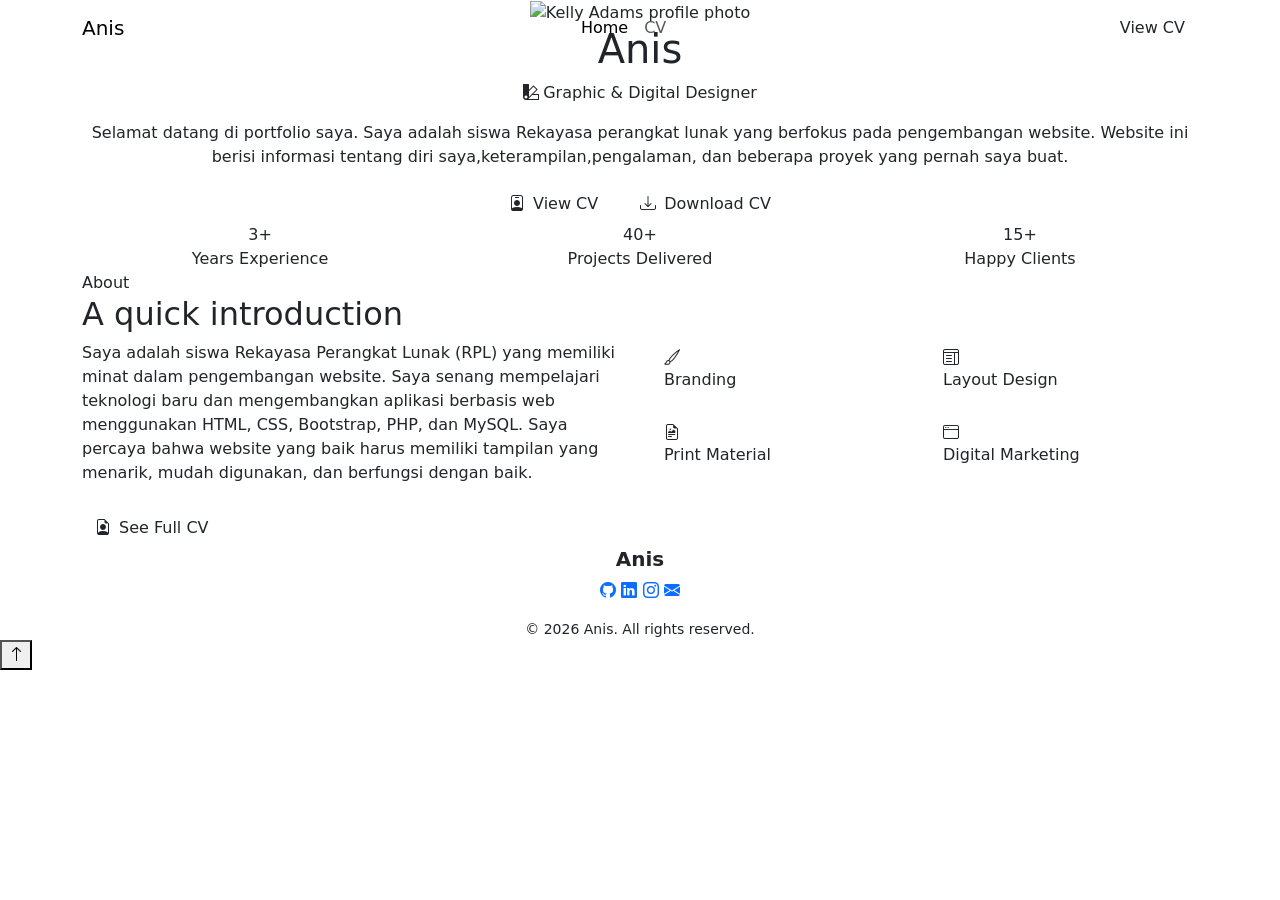
==== index.html @ bb436a5d "Add files via upload" ====
<!DOCTYPE html>
<html lang="en">
<head>
  <meta charset="UTF-8">
  <meta name="viewport" content="width=device-width, initial-scale=1.0">
  <title>Anis — Graphic Designer</title>
  <meta name="description" content="Personal portfolio of Anis, Graphic Designer. View home and CV.">

  <!-- Google Fonts -->
  <link rel="preconnect" href="https://fonts.googleapis.com">
  <link rel="preconnect" href="https://fonts.gstatic.com" crossorigin>
  <link href="https://fonts.googleapis.com/css2?family=Inter:wght@400;500;600&family=Poppins:wght@500;600;700&display=swap" rel="stylesheet">

  <!-- Bootstrap 5 CSS (CDN) -->
  <link href="https://cdn.jsdelivr.net/npm/bootstrap@5.3.3/dist/css/bootstrap.min.css" rel="stylesheet">

  <!-- Bootstrap Icons (CDN) -->
  <link rel="stylesheet" href="https://cdn.jsdelivr.net/npm/bootstrap-icons@1.11.3/font/bootstrap-icons.css">

  <!-- Custom stylesheet -->
  <link rel="stylesheet" href="css/style.css">
</head>
<body>

  <!-- =====================================================
       NAVBAR — hanya Home & CV
  ====================================================== -->
  <nav class="navbar navbar-expand-lg navbar-custom fixed-top">
    <div class="container">
      <a class="navbar-brand navbar-brand-custom" href="index.html">Anis</a>

      <button class="navbar-toggler border-0" type="button" data-bs-toggle="collapse" data-bs-target="#mainNavbar" aria-controls="mainNavbar" aria-expanded="false" aria-label="Toggle navigation">
        <i class="bi bi-list fs-1 text-primary-custom"></i>
      </button>

      <div class="collapse navbar-collapse" id="mainNavbar">
        <ul class="navbar-nav mx-auto mt-3 mt-lg-0">
          <li class="nav-item"><a class="nav-link active" href="#home">Home</a></li>
          <li class="nav-item"><a class="nav-link" href="cv.html">CV</a></li>
        </ul>
        <a href="cv.html" class="btn btn-contact-nav mt-3 mt-lg-0">View CV</a>
      </div>
    </div>
  </nav>

  <main>
    <!-- =====================================================
         HERO SECTION
    ====================================================== -->
    <section id="home" class="hero-section text-center">
      <div class="container">
        <div class="hero-avatar-wrap hero-animate">
          <img src="assets/profile.jpg" alt="Kelly Adams profile photo">
          <span class="hero-status-badge" title="Open to work"></span>
        </div>

        <h1 class="hero-name hero-animate delay-1">Anis</h1>
        <p class="hero-role hero-animate delay-1">
          <i class="bi bi-palette2 me-1"></i>Graphic &amp; Digital Designer
        </p>
        <p class="hero-desc hero-animate delay-2">
          Selamat datang di portfolio saya. Saya adalah siswa Rekayasa perangkat lunak yang berfokus pada
          pengembangan website. Website ini berisi informasi tentang diri saya,keterampilan,pengalaman, dan beberapa proyek yang pernah saya buat.
        </p>

        <div class="d-flex flex-column flex-sm-row justify-content-center gap-3 hero-animate delay-3">
          <a href="cv.html" class="btn btn-hero-primary">
            <i class="bi bi-person-badge me-2"></i>View CV
          </a>
          <a href="assets/CV-Kelly-Adams.pdf" class="btn btn-hero-outline js-download-cv" download>
            <i class="bi bi-download me-2"></i>Download CV
          </a>
        </div>

        <!-- Ringkas angka pencapaian -->
        <div class="row hero-stats fade-in">
          <div class="col-4 stat-box">
            <div class="stat-num">3+</div>
            <div class="stat-label">Years Experience</div>
          </div>
          <div class="col-4 stat-box">
            <div class="stat-num">40+</div>
            <div class="stat-label">Projects Delivered</div>
          </div>
          <div class="col-4 stat-box">
            <div class="stat-num">15+</div>
            <div class="stat-label">Happy Clients</div>
          </div>
        </div>
      </div>
    </section>

    <!-- =====================================================
         RINGKASAN SINGKAT — cukup untuk mengarahkan ke CV
    ====================================================== -->
    <section id="about-brief" class="bg-soft">
      <div class="container">
        <div class="row align-items-center g-5">
          <div class="col-lg-6 fade-in">
            <span class="section-eyebrow">About</span>
            <h2 class="section-title">A quick introduction</h2>
            <p style="color: var(--color-text-muted);">
              Saya adalah siswa Rekayasa Perangkat Lunak (RPL) yang memiliki minat dalam
              pengembangan website. Saya senang mempelajari teknologi baru dan mengembangkan 
              aplikasi berbasis web menggunakan HTML, CSS, Bootstrap, PHP, dan MySQL.
              Saya percaya bahwa website yang baik harus memiliki tampilan yang menarik, mudah digunakan, dan berfungsi dengan baik.
            </p>
            <a href="cv.html" class="btn btn-hero-primary mt-2">
              <i class="bi bi-file-earmark-person me-2"></i>See Full CV
            </a>
          </div>

          <div class="col-lg-6">
            <div class="row g-4">
              <div class="col-6 fade-in">
                <div class="card-custom skill-card">
                  <div class="skill-icon"><i class="bi bi-brush"></i></div>
                  <h6>Branding</h6>
                </div>
              </div>
              <div class="col-6 fade-in">
                <div class="card-custom skill-card">
                  <div class="skill-icon"><i class="bi bi-layout-text-window"></i></div>
                  <h6>Layout Design</h6>
                </div>
              </div>
              <div class="col-6 fade-in">
                <div class="card-custom skill-card">
                  <div class="skill-icon"><i class="bi bi-file-earmark-richtext"></i></div>
                  <h6>Print Material</h6>
                </div>
              </div>
              <div class="col-6 fade-in">
                <div class="card-custom skill-card">
                  <div class="skill-icon"><i class="bi bi-window"></i></div>
                  <h6>Digital Marketing</h6>
                </div>
              </div>
            </div>
          </div>
        </div>
      </div>
    </section>
  </main>

  <!-- =====================================================
       FOOTER
  ====================================================== -->
  <footer class="footer-custom text-center">
    <div class="container">
      <h5 class="fw-bold mb-2">Anis</h5>
      <div class="footer-social mb-3">
        <a href="https://github.com/" target="_blank" rel="noopener" aria-label="GitHub"><i class="bi bi-github"></i></a>
        <a href="https://linkedin.com/" target="_blank" rel="noopener" aria-label="LinkedIn"><i class="bi bi-linkedin"></i></a>
        <a href="https://instagram.com/" target="_blank" rel="noopener" aria-label="Instagram"><i class="bi bi-instagram"></i></a>
        <a href="mailto:anis87@gmail.com" aria-label="Email"><i class="bi bi-envelope-fill"></i></a>
      </div>
      <p class="mb-0 small">&copy; <span class="current-year">2026</span> Anis. All rights reserved.</p>
    </div>
  </footer>

  <button id="scrollTopBtn" class="btn-scroll-top" aria-label="Back to top">
    <i class="bi bi-arrow-up"></i>
  </button>

  <!-- Bootstrap 5 JS Bundle (CDN) -->
  <script src="https://cdn.jsdelivr.net/npm/bootstrap@5.3.3/dist/js/bootstrap.bundle.min.js"></script>
  <script src="js/script.js"></script>
</body>
</html>
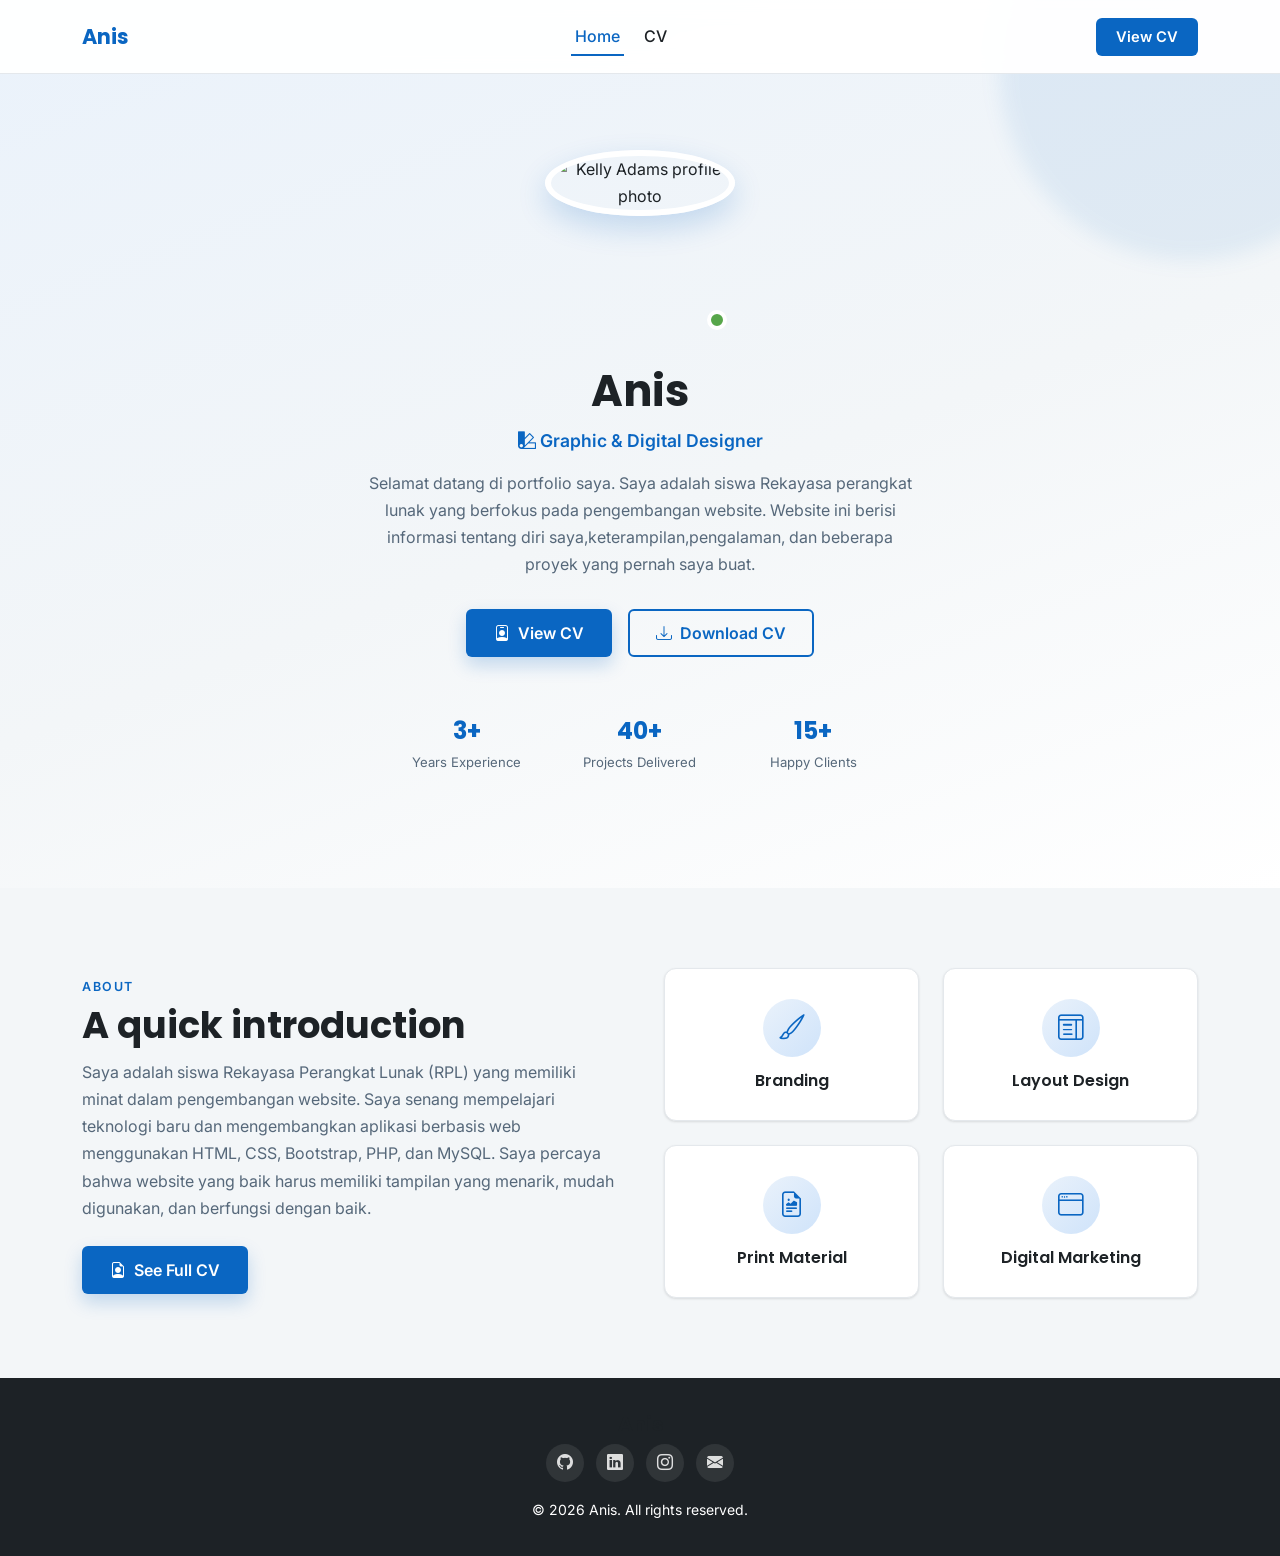
==== commit 9eae8666: "Update index.html" ====
--- a/index.html
+++ b/index.html
@@ -18,7 +18,7 @@
   <link rel="stylesheet" href="https://cdn.jsdelivr.net/npm/bootstrap-icons@1.11.3/font/bootstrap-icons.css">
 
   <!-- Custom stylesheet -->
-  <link rel="stylesheet" href="css/style.css">
+  <link rel="stylesheet" href="style.css">
 </head>
 <body>
 
@@ -165,6 +165,6 @@
 
   <!-- Bootstrap 5 JS Bundle (CDN) -->
   <script src="https://cdn.jsdelivr.net/npm/bootstrap@5.3.3/dist/js/bootstrap.bundle.min.js"></script>
-  <script src="js/script.js"></script>
+  <script src="script.js"></script>
 </body>
 </html>
--- a/style.css
+++ b/style.css
@@ -0,0 +1,600 @@
+/* =========================================================
+   KELLY ADAMS — PORTFOLIO (HOME + CV)
+   Gaya: bersih, profesional, terinspirasi LinkedIn
+   ========================================================= */
+
+/* ---------- 1. DESIGN TOKENS ---------- */
+:root {
+  --color-primary: #0A66C2;   /* LinkedIn blue */
+  --color-primary-dark: #004182;
+  --color-bg: #F3F6F8;        /* LinkedIn light gray background */
+  --color-card: #FFFFFF;
+  --color-text: #1D2226;
+  --color-text-muted: #56687A;
+  --color-border: #E4E8EC;
+
+  --radius-lg: 12px;
+  --radius-md: 10px;
+  --radius-sm: 8px;
+
+  --shadow-soft: 0 1px 3px rgba(0, 0, 0, 0.08), 0 1px 2px rgba(0, 0, 0, 0.04);
+  --shadow-hover: 0 10px 26px rgba(10, 102, 194, 0.16);
+
+  --transition-base: all 0.3s ease;
+
+  --font-display: 'Poppins', sans-serif;
+  --font-body: 'Inter', sans-serif;
+}
+
+/* ---------- 2. RESET & BASE ---------- */
+html { scroll-behavior: smooth; }
+
+body {
+  font-family: var(--font-body);
+  color: var(--color-text);
+  background-color: var(--color-bg);
+  line-height: 1.7;
+}
+
+h1, h2, h3, h4, h5, h6 {
+  font-family: var(--font-display);
+  font-weight: 600;
+  color: var(--color-text);
+}
+
+a { text-decoration: none; transition: var(--transition-base); }
+
+::selection { background: #CFE3FA; color: var(--color-text); }
+
+::-webkit-scrollbar { width: 10px; }
+::-webkit-scrollbar-track { background: var(--color-bg); }
+::-webkit-scrollbar-thumb { background: #C6D3DD; border-radius: 10px; }
+::-webkit-scrollbar-thumb:hover { background: var(--color-primary); }
+
+section { padding: 80px 0; scroll-margin-top: 80px; }
+
+.text-primary-custom { color: var(--color-primary) !important; }
+.bg-soft { background-color: var(--color-bg); }
+
+.section-eyebrow {
+  font-size: 0.78rem;
+  font-weight: 600;
+  letter-spacing: 1.5px;
+  text-transform: uppercase;
+  color: var(--color-primary);
+  margin-bottom: 6px;
+  display: inline-block;
+}
+
+.section-title {
+  font-size: clamp(1.6rem, 3vw, 2.3rem);
+  font-weight: 700;
+  margin-bottom: 0.75rem;
+}
+
+.section-subtitle {
+  color: var(--color-text-muted);
+  max-width: 600px;
+  margin: 0 auto;
+}
+
+/* ---------- 3. FADE-IN SCROLL REVEAL ---------- */
+.fade-in {
+  opacity: 0;
+  transform: translateY(22px);
+  transition: opacity 0.7s ease, transform 0.7s ease;
+}
+.fade-in.is-visible { opacity: 1; transform: translateY(0); }
+
+@keyframes heroFade {
+  from { opacity: 0; transform: translateY(14px); }
+  to   { opacity: 1; transform: translateY(0); }
+}
+.hero-animate { animation: heroFade 0.9s ease forwards; }
+.hero-animate.delay-1 { animation-delay: 0.15s; opacity: 0; }
+.hero-animate.delay-2 { animation-delay: 0.3s; opacity: 0; }
+.hero-animate.delay-3 { animation-delay: 0.45s; opacity: 0; }
+
+/* ---------- 4. NAVBAR (hanya Home & CV) ---------- */
+.navbar-custom {
+  background-color: rgba(255, 255, 255, 0.95);
+  backdrop-filter: blur(10px);
+  box-shadow: 0 1px 0 var(--color-border);
+  padding-top: 14px;
+  padding-bottom: 14px;
+  transition: var(--transition-base);
+}
+
+.navbar-brand-custom {
+  font-family: var(--font-display);
+  font-weight: 700;
+  font-size: 1.3rem;
+  color: var(--color-primary) !important;
+}
+
+.navbar-custom .nav-link {
+  font-weight: 500;
+  color: var(--color-text) !important;
+  margin: 0 8px;
+  position: relative;
+  padding: 6px 4px !important;
+}
+
+.navbar-custom .nav-link::after {
+  content: '';
+  position: absolute;
+  left: 0;
+  bottom: 0;
+  width: 0%;
+  height: 2px;
+  background-color: var(--color-primary);
+  transition: width 0.3s ease;
+}
+
+.navbar-custom .nav-link:hover::after,
+.navbar-custom .nav-link.active::after { width: 100%; }
+
+.navbar-custom .nav-link:hover,
+.navbar-custom .nav-link.active { color: var(--color-primary) !important; }
+
+.btn-contact-nav {
+  background-color: var(--color-primary);
+  color: #fff !important;
+  border-radius: 6px;
+  padding: 8px 20px;
+  font-weight: 600;
+  font-size: 0.92rem;
+  border: none;
+  transition: var(--transition-base);
+}
+
+.btn-contact-nav:hover {
+  background-color: var(--color-primary-dark);
+  color: #fff !important;
+  box-shadow: var(--shadow-hover);
+}
+
+/* ---------- 5. HERO SECTION ---------- */
+.hero-section {
+  position: relative;
+  padding: 150px 0 100px;
+  background: linear-gradient(160deg, #EAF2FB 0%, #F3F6F8 55%, #FFFFFF 100%);
+  overflow: hidden;
+}
+
+.hero-section::before {
+  content: '';
+  position: absolute;
+  width: 380px;
+  height: 380px;
+  border-radius: 50%;
+  background: rgba(10, 102, 194, 0.08);
+  top: -120px;
+  right: -100px;
+  filter: blur(10px);
+}
+
+.hero-section .container { position: relative; z-index: 1; }
+
+.hero-avatar-wrap {
+  position: relative;
+  width: 190px;
+  height: 190px;
+  margin: 0 auto 26px;
+}
+
+.hero-avatar-wrap img {
+  width: 100%;
+  height: 100%;
+  object-fit: cover;
+  border-radius: 50%;
+  border: 6px solid #fff;
+  box-shadow: 0 12px 30px rgba(10, 102, 194, 0.2);
+}
+
+.hero-status-badge {
+  position: absolute;
+  bottom: 10px;
+  right: 8px;
+  background: #57A64A;
+  width: 20px;
+  height: 20px;
+  border-radius: 50%;
+  border: 4px solid #fff;
+}
+
+.hero-name {
+  font-size: clamp(1.9rem, 4vw, 2.7rem);
+  font-weight: 700;
+}
+
+.hero-role {
+  font-size: 1.1rem;
+  font-weight: 600;
+  color: var(--color-primary);
+  margin-bottom: 14px;
+}
+
+.hero-desc {
+  max-width: 560px;
+  margin: 0 auto 30px;
+  color: var(--color-text-muted);
+}
+
+.btn-hero-primary {
+  background-color: var(--color-primary);
+  color: #fff;
+  border: none;
+  padding: 12px 28px;
+  border-radius: 6px;
+  font-weight: 600;
+  transition: var(--transition-base);
+  box-shadow: 0 8px 18px rgba(10, 102, 194, 0.22);
+}
+
+.btn-hero-primary:hover {
+  background-color: var(--color-primary-dark);
+  transform: translateY(-3px);
+  box-shadow: 0 12px 24px rgba(0, 65, 130, 0.3);
+  color: #fff;
+}
+
+.btn-hero-outline {
+  background-color: transparent;
+  color: var(--color-primary);
+  border: 2px solid var(--color-primary);
+  padding: 10px 26px;
+  border-radius: 6px;
+  font-weight: 600;
+  transition: var(--transition-base);
+}
+
+.btn-hero-outline:hover {
+  background-color: var(--color-primary);
+  color: #fff;
+  transform: translateY(-3px);
+  box-shadow: var(--shadow-hover);
+}
+
+/* Highlight stat row di hero (dipakai di Home) */
+.hero-stats {
+  max-width: 520px;
+  margin: 40px auto 0;
+}
+.hero-stats .stat-box {
+  padding: 14px 8px;
+}
+.hero-stats .stat-num {
+  font-family: var(--font-display);
+  font-weight: 700;
+  font-size: 1.5rem;
+  color: var(--color-primary);
+}
+.hero-stats .stat-label {
+  font-size: 0.82rem;
+  color: var(--color-text-muted);
+}
+
+/* ---------- 6. CARD UMUM ---------- */
+.card-custom {
+  background-color: var(--color-card);
+  border: 1px solid var(--color-border);
+  border-radius: var(--radius-lg);
+  box-shadow: var(--shadow-soft);
+  transition: var(--transition-base);
+  height: 100%;
+}
+.card-custom:hover {
+  transform: translateY(-4px);
+  box-shadow: var(--shadow-hover);
+  border-color: var(--color-primary);
+}
+
+/* ---------- 7. HIGHLIGHT / FOKUS KEAHLIAN (Home) ---------- */
+.focus-icon-box {
+  width: 46px;
+  height: 46px;
+  min-width: 46px;
+  border-radius: var(--radius-sm);
+  background: linear-gradient(135deg, var(--color-primary), var(--color-primary-dark));
+  color: #fff;
+  display: flex;
+  align-items: center;
+  justify-content: center;
+  font-size: 1.2rem;
+}
+
+.skill-card { text-align: center; padding: 30px 16px; }
+
+.skill-icon {
+  width: 58px;
+  height: 58px;
+  border-radius: 50%;
+  background: linear-gradient(135deg, #EAF2FB, #CFE3FA);
+  display: flex;
+  align-items: center;
+  justify-content: center;
+  margin: 0 auto 14px;
+  font-size: 1.6rem;
+  color: var(--color-primary);
+  transition: var(--transition-base);
+}
+.skill-card:hover .skill-icon {
+  background: var(--color-primary);
+  color: #fff;
+  transform: scale(1.06);
+}
+.skill-card h6 { font-weight: 600; margin-bottom: 0; }
+
+/* ---------- 8. FOOTER ---------- */
+.footer-custom {
+  background: #1D2226;
+  color: #fff;
+  padding: 34px 0;
+}
+.footer-custom a { color: #fff; opacity: 0.85; }
+.footer-custom a:hover { opacity: 1; transform: translateY(-3px); display: inline-block; }
+
+.footer-social a {
+  width: 38px;
+  height: 38px;
+  border-radius: 50%;
+  background: rgba(255, 255, 255, 0.1);
+  display: inline-flex;
+  align-items: center;
+  justify-content: center;
+  margin: 0 4px;
+  transition: var(--transition-base);
+}
+.footer-social a:hover { background: var(--color-primary); color: #fff; transform: translateY(-4px); }
+
+/* ---------- 9. SCROLL TO TOP ---------- */
+.btn-scroll-top {
+  position: fixed;
+  bottom: 26px;
+  right: 26px;
+  width: 46px;
+  height: 46px;
+  border-radius: 50%;
+  background-color: var(--color-primary);
+  color: #fff;
+  display: flex;
+  align-items: center;
+  justify-content: center;
+  border: none;
+  box-shadow: var(--shadow-hover);
+  opacity: 0;
+  visibility: hidden;
+  transform: translateY(10px);
+  transition: var(--transition-base);
+  z-index: 999;
+}
+.btn-scroll-top.show { opacity: 1; visibility: visible; transform: translateY(0); }
+.btn-scroll-top:hover { background-color: var(--color-primary-dark); }
+
+/* =========================================================
+   HALAMAN CV — bergaya profil LinkedIn
+   ========================================================= */
+
+.cv-page-actions {
+  padding: 16px 0;
+  background-color: #fff;
+  border-bottom: 1px solid var(--color-border);
+  position: sticky;
+  top: 0;
+  z-index: 50;
+}
+
+.btn-cv-download {
+  background-color: var(--color-primary);
+  color: #fff;
+  border: none;
+  padding: 9px 22px;
+  border-radius: 6px;
+  font-weight: 600;
+  transition: var(--transition-base);
+}
+.btn-cv-download:hover {
+  background-color: var(--color-primary-dark);
+  color: #fff;
+  box-shadow: var(--shadow-hover);
+}
+
+.btn-cv-back {
+  background-color: #fff;
+  color: var(--color-primary);
+  border: 1.5px solid var(--color-border);
+  padding: 8px 20px;
+  border-radius: 6px;
+  font-weight: 600;
+  transition: var(--transition-base);
+}
+.btn-cv-back:hover {
+  border-color: var(--color-primary);
+  background-color: #EAF2FB;
+}
+
+/* Profile card ala LinkedIn: cover banner + avatar overlap */
+.linkedin-profile-card {
+  background-color: var(--color-card);
+  border-radius: var(--radius-lg);
+  overflow: hidden;
+  box-shadow: var(--shadow-soft);
+  border: 1px solid var(--color-border);
+  margin-bottom: 24px;
+}
+
+.profile-cover {
+  height: 160px;
+  background: linear-gradient(120deg, #0A66C2, #004182);
+  background-size: cover;
+  background-position: center;
+  position: relative;
+}
+
+.profile-body { padding: 0 32px 28px; position: relative; }
+
+.profile-avatar {
+  width: 138px;
+  height: 138px;
+  border-radius: 50%;
+  border: 5px solid #fff;
+  object-fit: cover;
+  position: relative;
+  top: -55px;
+  margin-bottom: -40px;
+  box-shadow: var(--shadow-soft);
+  background: #fff;
+}
+
+.profile-name { font-size: 1.6rem; font-weight: 700; margin-bottom: 2px; }
+.profile-headline { color: var(--color-text-muted); font-weight: 500; margin-bottom: 10px; }
+
+.profile-meta {
+  font-size: 0.86rem;
+  color: var(--color-text-muted);
+  display: flex;
+  flex-wrap: wrap;
+  gap: 14px;
+}
+.profile-meta span i { color: var(--color-primary); margin-right: 4px; }
+
+.profile-actions { display: flex; gap: 10px; flex-wrap: wrap; margin-top: 18px; }
+
+/* Section card generik pada CV (About, Experience, Education, dst) */
+.cv-section-card {
+  background-color: var(--color-card);
+  border-radius: var(--radius-lg);
+  box-shadow: var(--shadow-soft);
+  border: 1px solid var(--color-border);
+  padding: 28px 32px;
+  margin-bottom: 24px;
+}
+
+.cv-section-title {
+  font-size: 1.1rem;
+  font-weight: 700;
+  display: flex;
+  align-items: center;
+  gap: 10px;
+  margin-bottom: 20px;
+}
+.cv-section-title i { color: var(--color-primary); font-size: 1.15rem; }
+
+/* Timeline pengalaman & pendidikan (gaya list LinkedIn, bukan garis waktu berat) */
+.cv-timeline-item {
+  display: flex;
+  gap: 16px;
+  padding-bottom: 24px;
+  border-bottom: 1px solid var(--color-border);
+  margin-bottom: 24px;
+}
+.cv-timeline-item:last-child {
+  border-bottom: none;
+  margin-bottom: 0;
+  padding-bottom: 0;
+}
+
+.cv-timeline-logo {
+  width: 48px;
+  height: 48px;
+  min-width: 48px;
+  border-radius: var(--radius-sm);
+  background: #EAF2FB;
+  color: var(--color-primary);
+  display: flex;
+  align-items: center;
+  justify-content: center;
+  font-size: 1.3rem;
+}
+
+.cv-timeline-item h6 { font-weight: 700; margin-bottom: 2px; }
+.cv-timeline-sub { color: var(--color-text-muted); font-size: 0.9rem; margin-bottom: 2px; }
+.cv-timeline-date {
+  font-size: 0.8rem;
+  color: var(--color-text-muted);
+  margin-bottom: 8px;
+  display: block;
+}
+.cv-timeline-item p.desc {
+  font-size: 0.9rem;
+  color: var(--color-text);
+  margin-bottom: 0;
+}
+.cv-timeline-item ul {
+  font-size: 0.9rem;
+  color: var(--color-text);
+  padding-left: 18px;
+  margin-bottom: 0;
+}
+.cv-timeline-item ul li { margin-bottom: 4px; }
+
+/* Skill badge di CV */
+.cv-skill-badge {
+  display: inline-flex;
+  align-items: center;
+  gap: 6px;
+  background-color: var(--color-bg);
+  color: var(--color-text);
+  font-size: 0.85rem;
+  font-weight: 500;
+  padding: 7px 14px;
+  border-radius: 50px;
+  margin: 0 6px 10px 0;
+  border: 1px solid var(--color-border);
+  transition: var(--transition-base);
+}
+.cv-skill-badge:hover { background-color: var(--color-primary); color: #fff; border-color: var(--color-primary); }
+.cv-skill-badge i { color: var(--color-primary); }
+.cv-skill-badge:hover i { color: #fff; }
+
+/* Sertifikat */
+.cv-cert-item {
+  display: flex;
+  gap: 14px;
+  align-items: flex-start;
+  padding: 12px;
+  border-radius: var(--radius-md);
+  transition: var(--transition-base);
+}
+.cv-cert-item:hover { background-color: var(--color-bg); }
+.cv-cert-icon {
+  width: 40px;
+  height: 40px;
+  min-width: 40px;
+  border-radius: var(--radius-sm);
+  background: var(--color-bg);
+  color: var(--color-primary);
+  display: flex;
+  align-items: center;
+  justify-content: center;
+}
+
+/* Kontak list di CV */
+.cv-contact-list li {
+  display: flex;
+  align-items: center;
+  gap: 10px;
+  margin-bottom: 12px;
+}
+.cv-contact-list a { color: var(--color-text); }
+.cv-contact-list a:hover { color: var(--color-primary); }
+.cv-contact-list i { color: var(--color-primary); width: 18px; }
+
+/* ---------- 10. RESPONSIVE ---------- */
+@media (max-width: 767.98px) {
+  section { padding: 56px 0; }
+  .hero-section { padding: 120px 0 60px; }
+  .cv-section-card { padding: 22px; }
+  .profile-body { padding: 0 20px 24px; }
+  .profile-avatar { width: 108px; height: 108px; top: -40px; margin-bottom: -28px; }
+}
+
+@media (prefers-reduced-motion: reduce) {
+  *, *::before, *::after {
+    animation-duration: 0.001ms !important;
+    animation-iteration-count: 1 !important;
+    transition-duration: 0.001ms !important;
+    scroll-behavior: auto !important;
+  }
+}
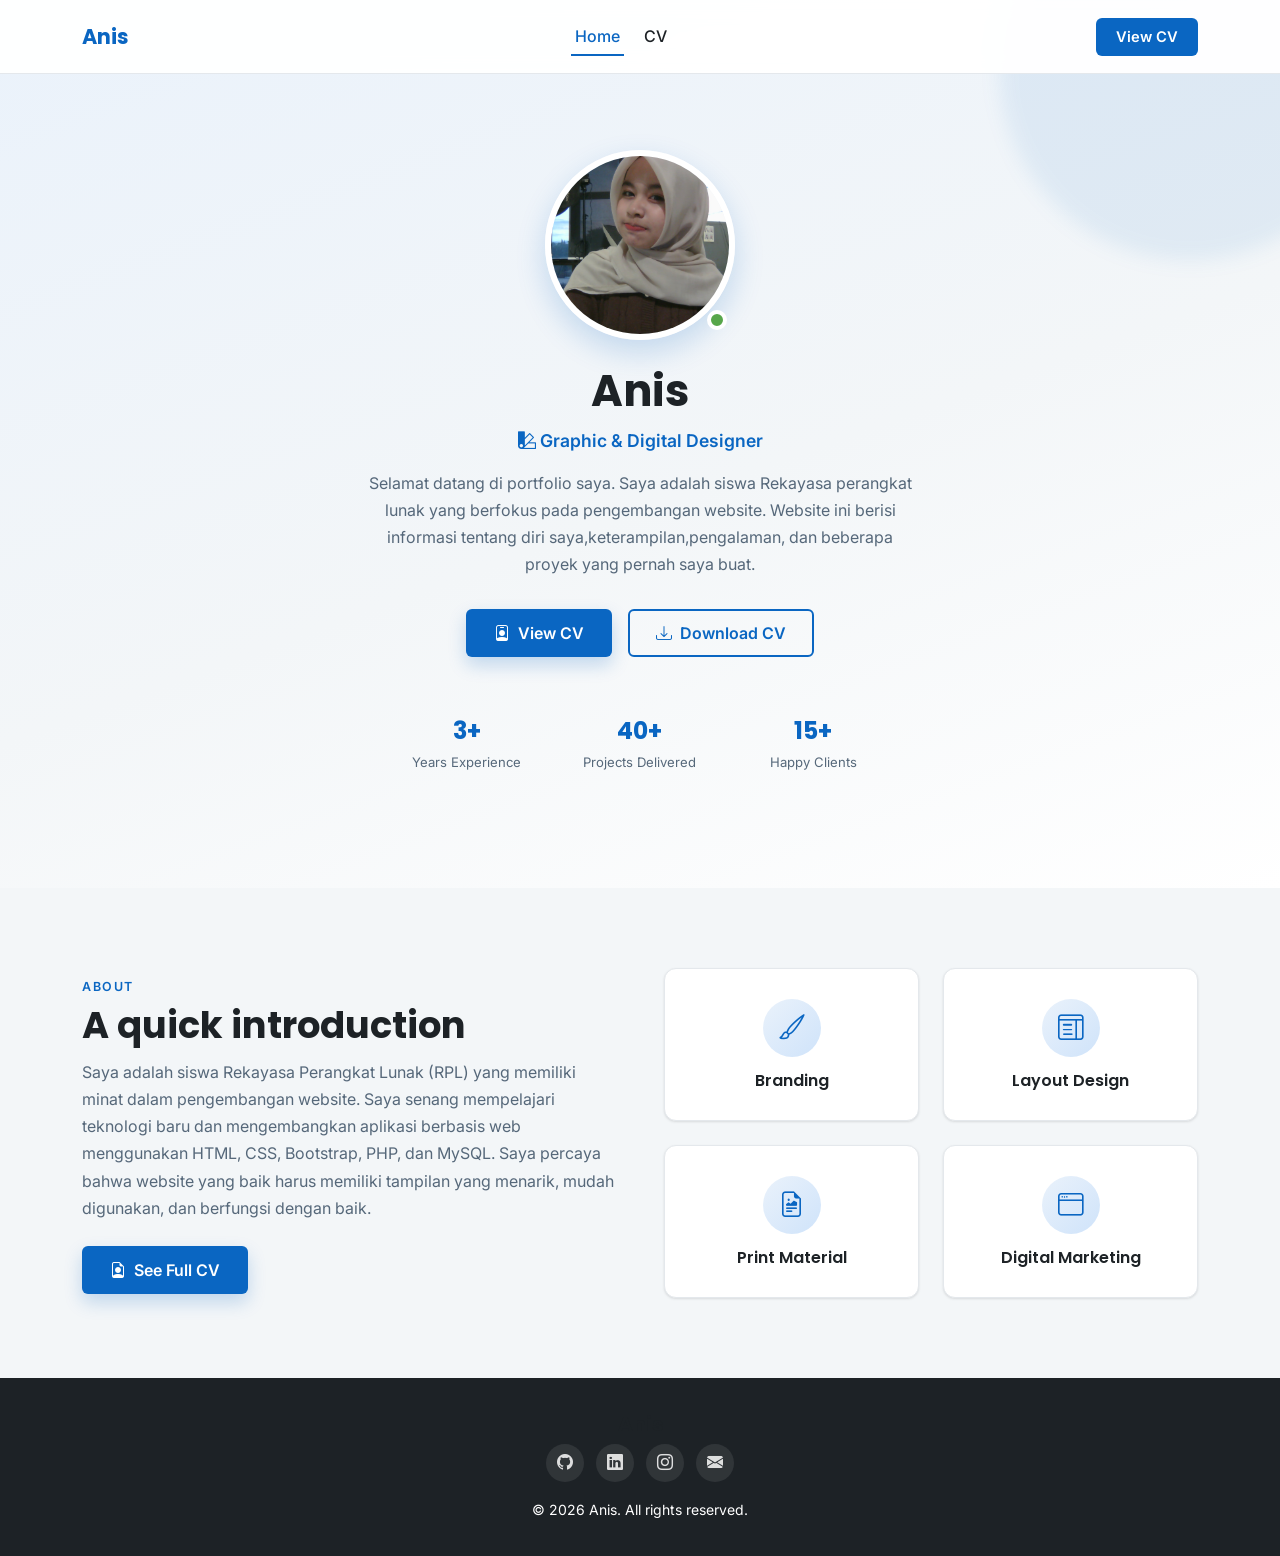
==== commit d63a581f: "Update index.html" ====
--- a/index.html
+++ b/index.html
@@ -50,7 +50,7 @@
     <section id="home" class="hero-section text-center">
       <div class="container">
         <div class="hero-avatar-wrap hero-animate">
-          <img src="assets/profile.jpg" alt="Kelly Adams profile photo">
+          <img src="profile.jpg" alt="Kelly Adams profile photo">
           <span class="hero-status-badge" title="Open to work"></span>
         </div>
 
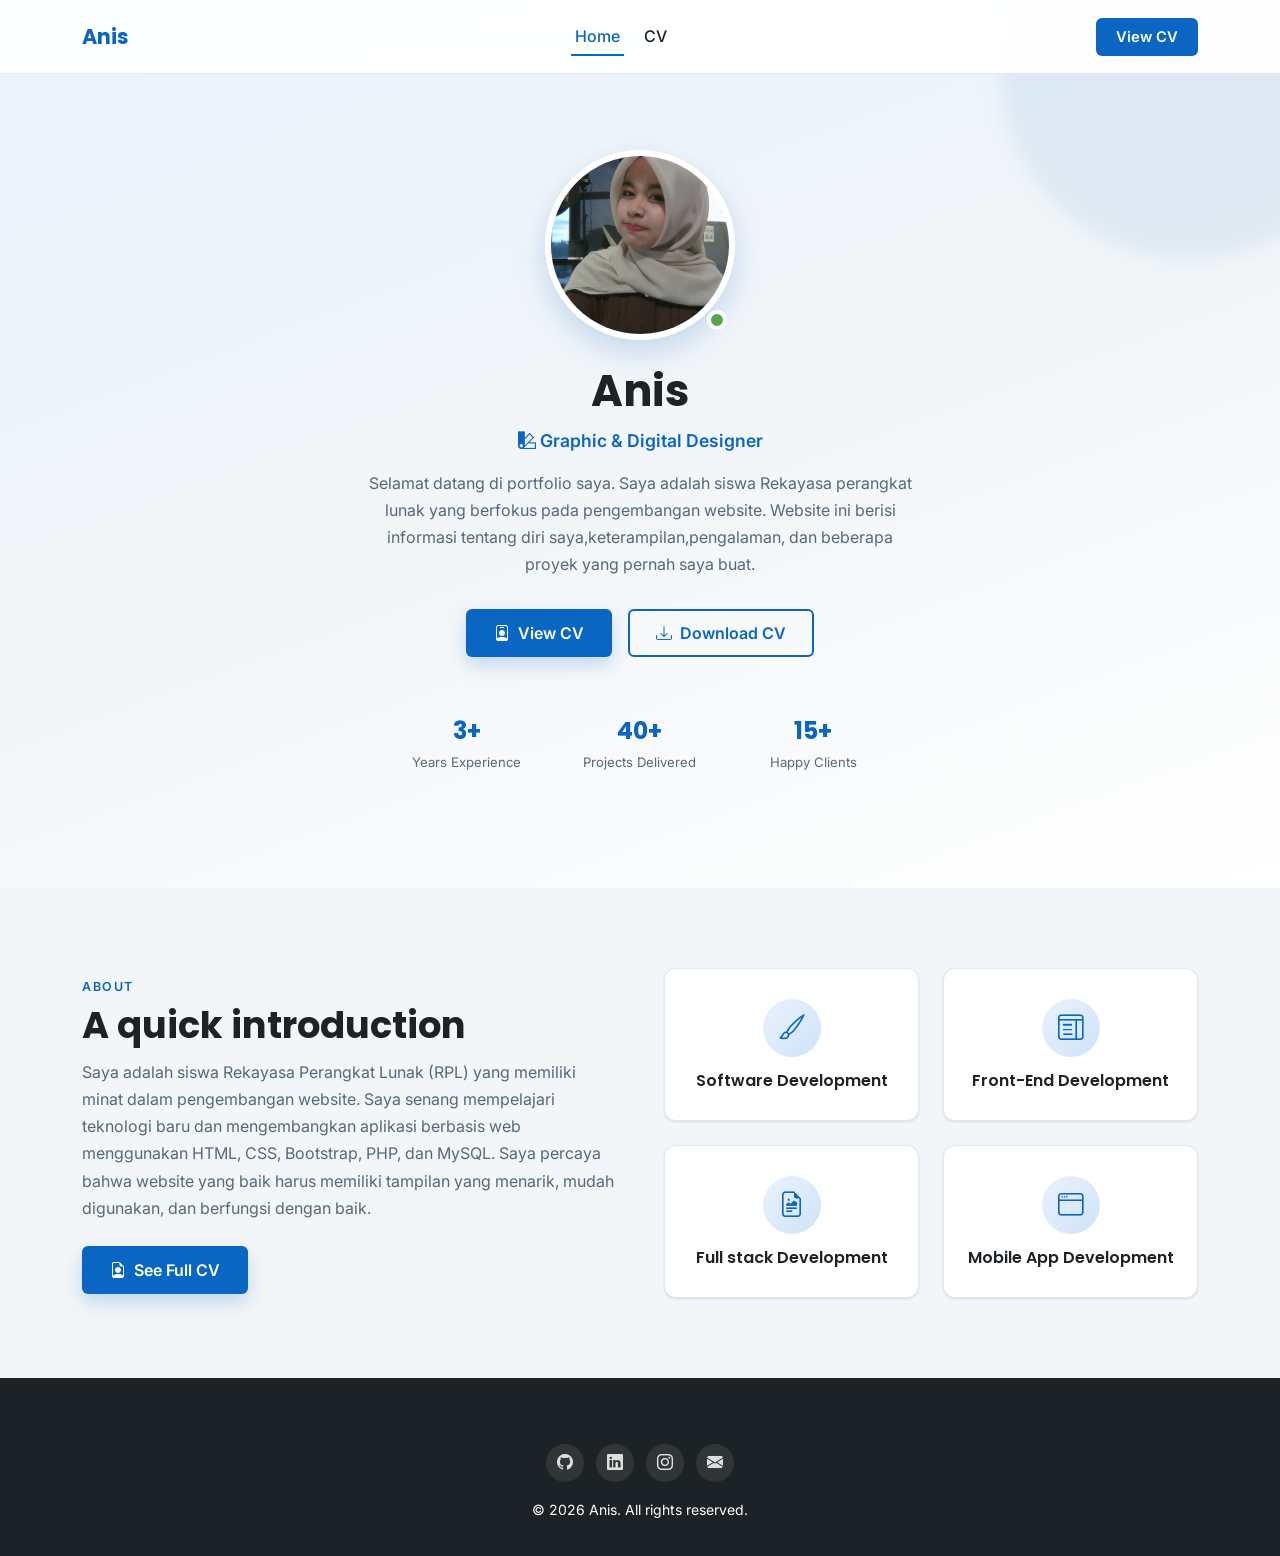
==== commit 105915dd: "Update index.html" ====
--- a/index.html
+++ b/index.html
@@ -115,25 +115,25 @@
               <div class="col-6 fade-in">
                 <div class="card-custom skill-card">
                   <div class="skill-icon"><i class="bi bi-brush"></i></div>
-                  <h6>Branding</h6>
+                  <h6>Software Development</h6>
                 </div>
               </div>
               <div class="col-6 fade-in">
                 <div class="card-custom skill-card">
                   <div class="skill-icon"><i class="bi bi-layout-text-window"></i></div>
-                  <h6>Layout Design</h6>
+                  <h6>Front-End Development</h6>
                 </div>
               </div>
               <div class="col-6 fade-in">
                 <div class="card-custom skill-card">
                   <div class="skill-icon"><i class="bi bi-file-earmark-richtext"></i></div>
-                  <h6>Print Material</h6>
+                  <h6>Full stack Development</h6>
                 </div>
               </div>
               <div class="col-6 fade-in">
                 <div class="card-custom skill-card">
                   <div class="skill-icon"><i class="bi bi-window"></i></div>
-                  <h6>Digital Marketing</h6>
+                  <h6>Mobile App Development</h6>
                 </div>
               </div>
             </div>
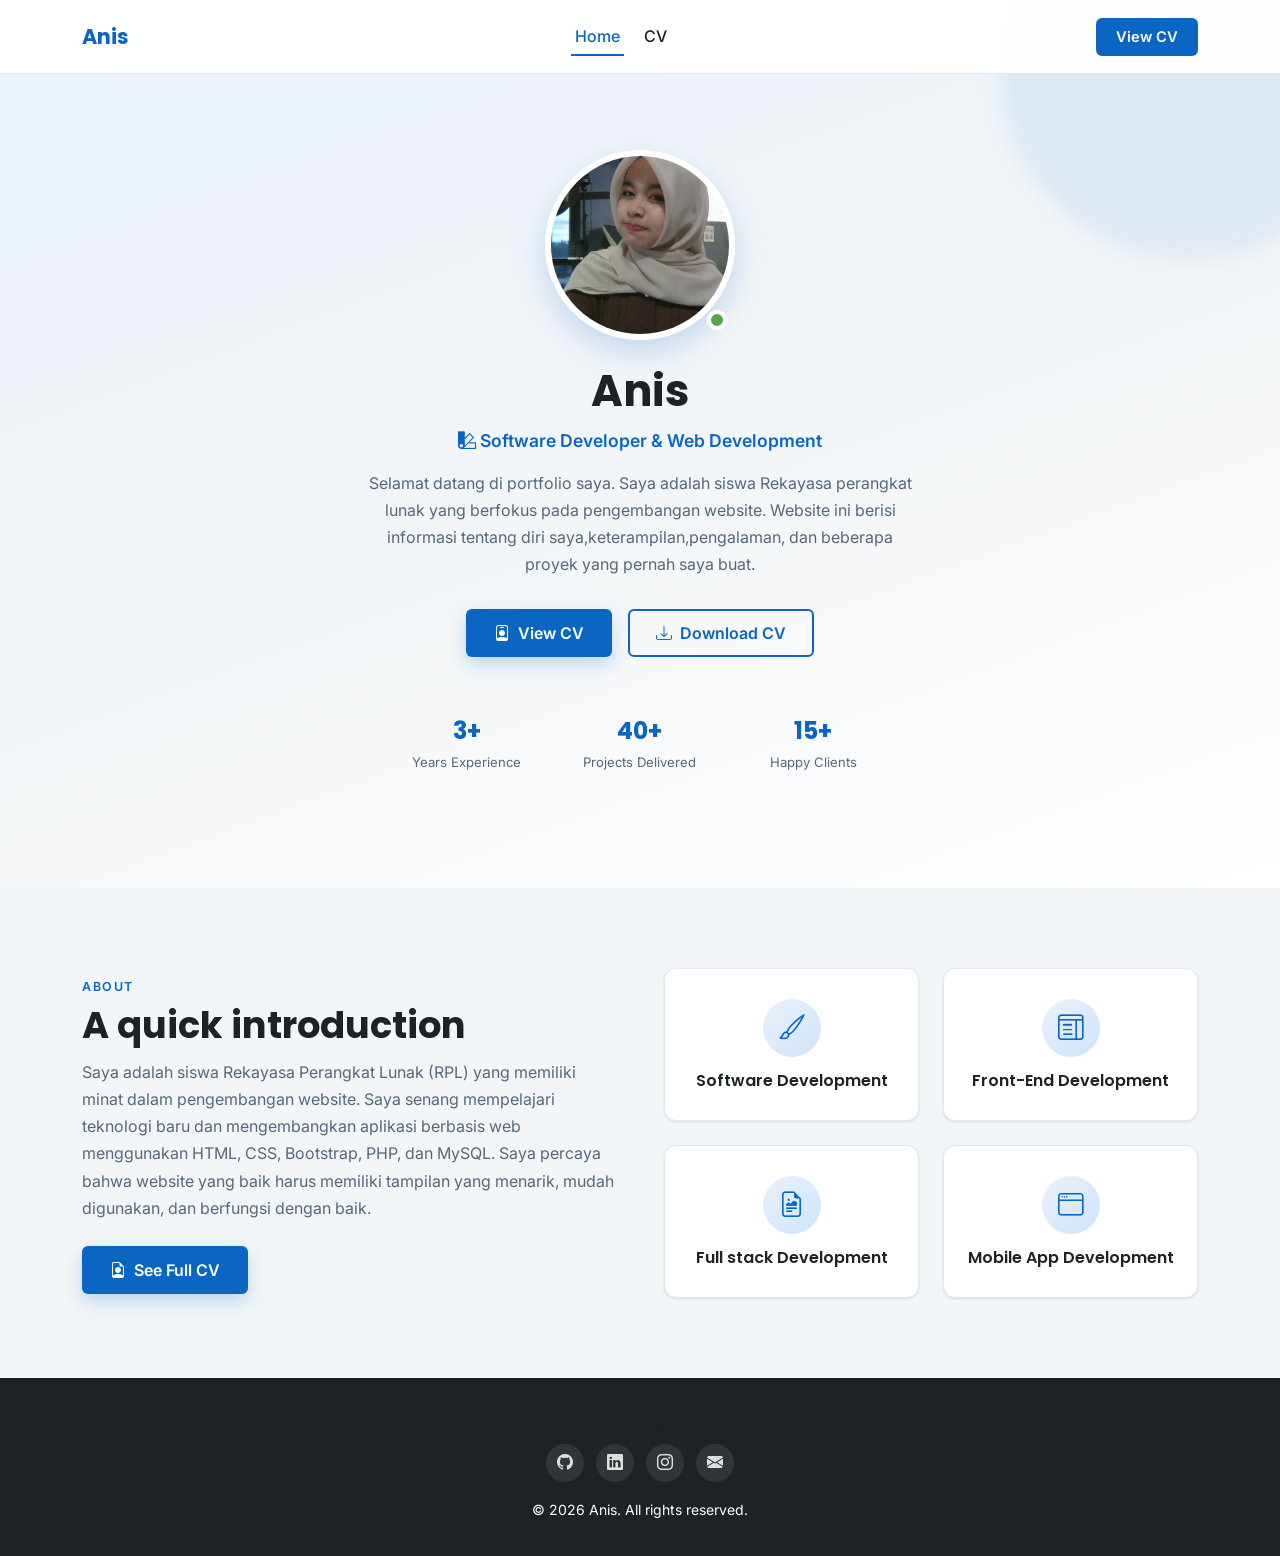
==== commit 6ab25e71: "Update index.html" ====
--- a/index.html
+++ b/index.html
@@ -3,7 +3,7 @@
 <head>
   <meta charset="UTF-8">
   <meta name="viewport" content="width=device-width, initial-scale=1.0">
-  <title>Anis — Graphic Designer</title>
+  <title>Anis — Software Developer</title>
   <meta name="description" content="Personal portfolio of Anis, Graphic Designer. View home and CV.">
 
   <!-- Google Fonts -->
@@ -56,7 +56,7 @@
 
         <h1 class="hero-name hero-animate delay-1">Anis</h1>
         <p class="hero-role hero-animate delay-1">
-          <i class="bi bi-palette2 me-1"></i>Graphic &amp; Digital Designer
+          <i class="bi bi-palette2 me-1"></i>Software Developer &amp; Web Development
         </p>
         <p class="hero-desc hero-animate delay-2">
           Selamat datang di portfolio saya. Saya adalah siswa Rekayasa perangkat lunak yang berfokus pada
--- a/style.css
+++ b/style.css
@@ -581,13 +581,51 @@
 .cv-contact-list a:hover { color: var(--color-primary); }
 .cv-contact-list i { color: var(--color-primary); width: 18px; }
 
-/* ---------- 10. RESPONSIVE ---------- */
+/* ---------- 10. LAYOUT CV TIGHTER ---------- */
+.cv-layout {
+  --bs-gutter-x: 1rem;
+  --bs-gutter-y: 1rem;
+}
+
+.cv-layout > [class*="col-"] {
+  min-width: 0;
+}
+
+.cv-section-card,
+.linkedin-profile-card {
+  transition: box-shadow 0.3s ease, transform 0.3s ease;
+}
+
+.cv-section-card:hover,
+.linkedin-profile-card:hover {
+  transform: translateY(-2px);
+  box-shadow: 0 12px 24px rgba(10, 102, 194, 0.12);
+}
+
+.profile-meta {
+  row-gap: 8px;
+}
+
+.cv-timeline-item {
+  gap: 14px;
+}
+
+@media (max-width: 991.98px) {
+  .cv-layout > [class*="col-"] + [class*="col-"] {
+    margin-top: 0;
+  }
+}
+
+/* ---------- 11. RESPONSIVE ---------- */
 @media (max-width: 767.98px) {
   section { padding: 56px 0; }
   .hero-section { padding: 120px 0 60px; }
   .cv-section-card { padding: 22px; }
   .profile-body { padding: 0 20px 24px; }
   .profile-avatar { width: 108px; height: 108px; top: -40px; margin-bottom: -28px; }
+  .profile-meta { gap: 10px; }
+  .profile-actions { flex-direction: column; align-items: stretch; }
+  .cv-timeline-item { gap: 12px; }
 }
 
 @media (prefers-reduced-motion: reduce) {
